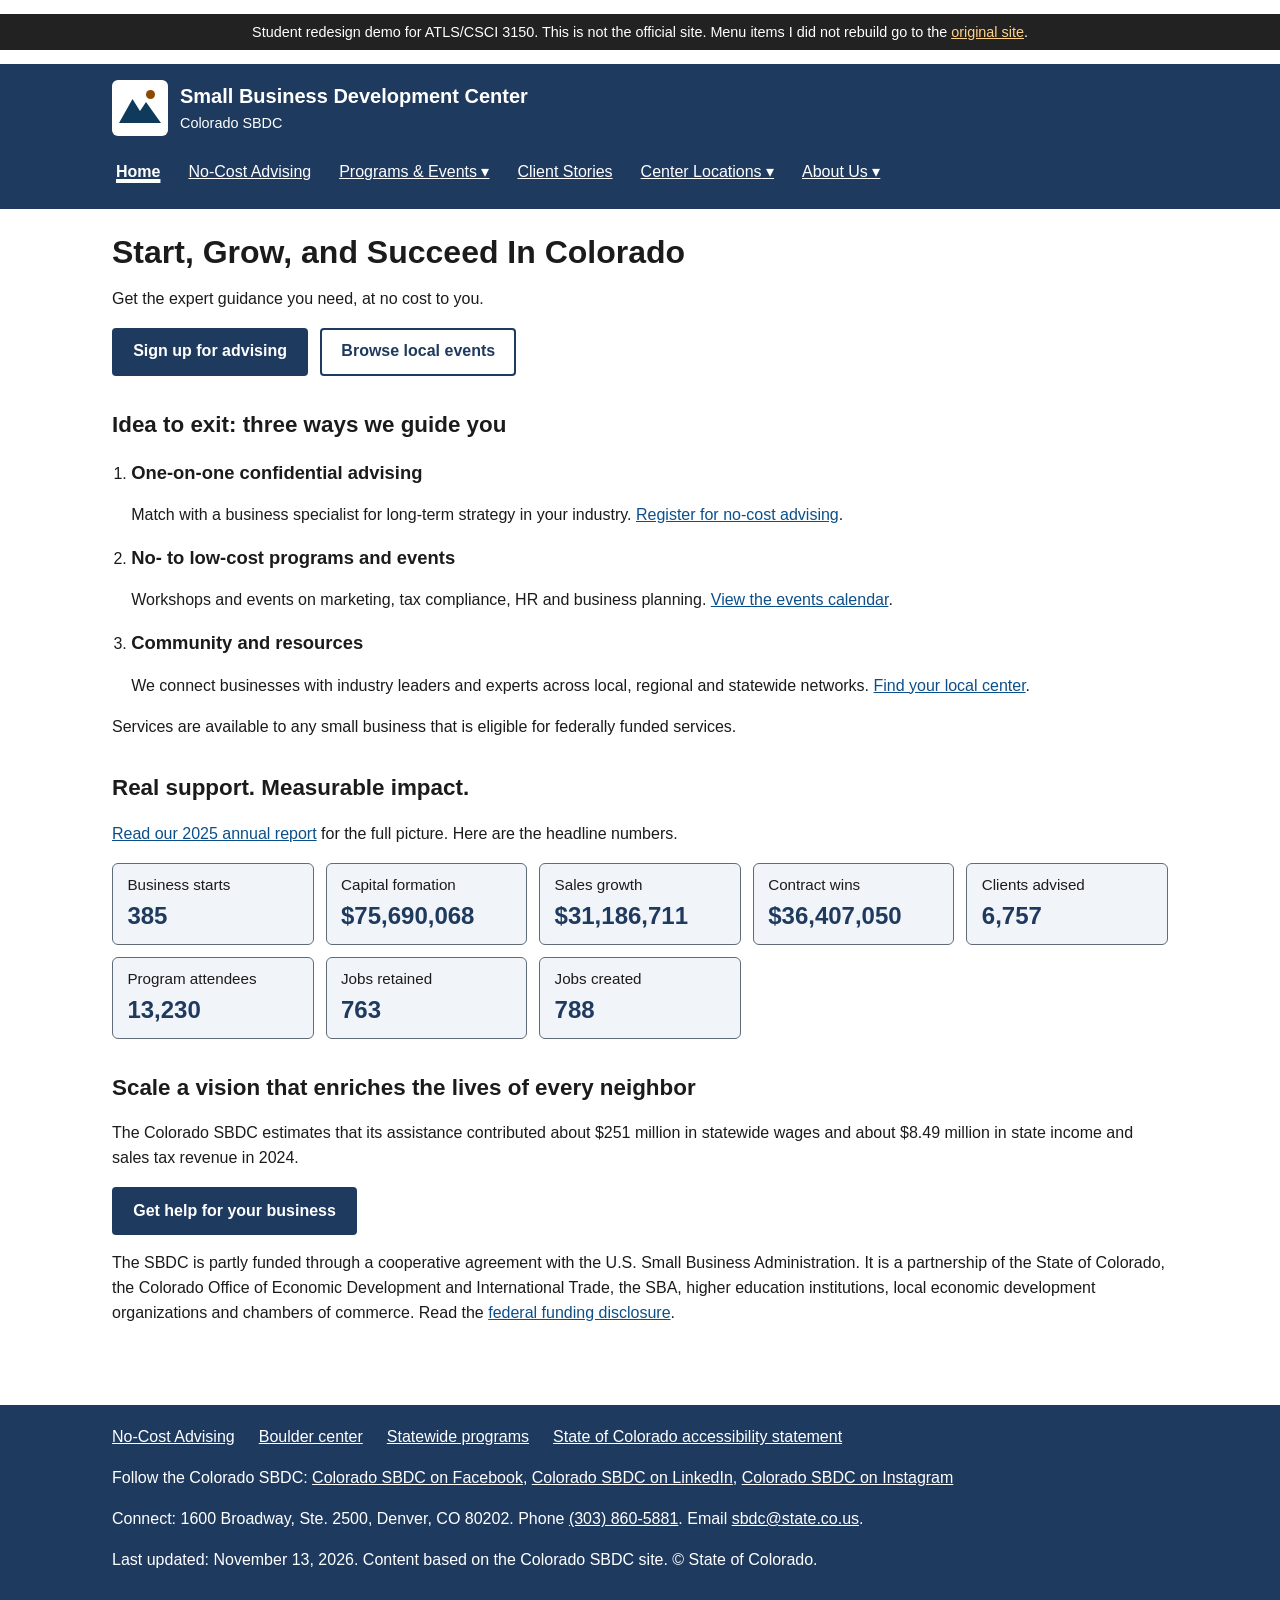
==== index.html @ 0792fd45 "Add redesigned home page This is a complete redesign of the Colorado SBDC home page, including navig" ====
<!DOCTYPE html>
<html lang="en">
<head>
  <meta charset="utf-8">
  <meta name="viewport" content="width=device-width, initial-scale=1">
  <title>Home | Small Business Development Center (redesign demo)</title>
  <meta name="description" content="Student accessibility redesign of the Colorado SBDC home page: free business advising, programs and local centers.">
  <link rel="stylesheet" href="style.css">
</head>
<body>
  <a class="skip-link" href="#main-content">Skip to main content</a>
  <p class="demo-banner">Student redesign demo for ATLS/CSCI 3150. This is not the official site. Menu items I did not rebuild go to the <a href="https://sbdc.colorado.gov/">original site</a>.</p>
  <header class="site-header">
    <div class="wrap">
      <a class="brand" href="index.html"><img src="logo.svg" alt=""><span>Small Business Development Center<small>Colorado SBDC</small></span></a>
      <nav class="main-nav" aria-label="Main"><ul class="menu"><li><a href="index.html" aria-current="page">Home</a></li><li><a href="advising.html">No-Cost Advising</a></li><li><button type="button" class="toggle" aria-expanded="false" aria-controls="sm-programs">Programs &amp; Events<span class="visually-hidden"> submenu</span></button><ul class="submenu" id="sm-programs" hidden><li><a href="https://sbdc.colorado.gov/">Calendar</a></li><li><a href="https://sbdc.colorado.gov/">Business Recovery &amp; Resiliency Guide</a></li><li><a href="https://sbdc.colorado.gov/">Child Care</a></li><li><a href="https://sbdc.colorado.gov/">Funding Readiness</a></li><li><a href="https://sbdc.colorado.gov/">Leading Edge for Startups</a></li><li><a href="https://sbdc.colorado.gov/">TechSource</a></li></ul></li><li><a href="https://sbdc.colorado.gov/">Client Stories</a></li><li><button type="button" class="toggle" aria-expanded="false" aria-controls="sm-centers">Center Locations<span class="visually-hidden"> submenu</span></button><ul class="submenu" id="sm-centers" hidden><li><a href="boulder.html">Boulder</a></li><li><a href="https://sbdc.colorado.gov/">Other Colorado centers (original site)</a></li></ul></li><li><button type="button" class="toggle" aria-expanded="false" aria-controls="sm-about">About Us<span class="visually-hidden"> submenu</span></button><ul class="submenu" id="sm-about" hidden><li><a href="https://sbdc.colorado.gov/">Our Impact</a></li><li><a href="boulder.html#team">Our Team</a></li><li><a href="https://sbdc.colorado.gov/">Accessibility Statement</a></li><li><a href="https://sbdc.colorado.gov/">Federal Funding Disclosure</a></li></ul></li></ul></nav>
    </div>
  </header>
  <main id="main-content" class="wrap" tabindex="-1">
    <h1>Start, Grow, and Succeed In Colorado</h1>
    <p>Get the expert guidance you need, at no cost to you.</p>
    <div class="hero-actions">
      <a class="button" href="advising.html">Sign up for advising</a>
      <a class="button secondary" href="https://sbdc.colorado.gov/">Browse local events</a>
    </div>

    <h2>Idea to exit: three ways we guide you</h2>
    <ol class="steps">
      <li><h3>One-on-one confidential advising</h3><p>Match with a business specialist for long-term strategy in your industry. <a href="advising.html">Register for no-cost advising</a>.</p></li>
      <li><h3>No- to low-cost programs and events</h3><p>Workshops and events on marketing, tax compliance, HR and business planning. <a href="https://sbdc.colorado.gov/">View the events calendar</a>.</p></li>
      <li><h3>Community and resources</h3><p>We connect businesses with industry leaders and experts across local, regional and statewide networks. <a href="boulder.html">Find your local center</a>.</p></li>
    </ol>
    <p>Services are available to any small business that is eligible for federally funded services.</p>

    <h2>Real support. Measurable impact.</h2>
    <p><a href="https://sbdc.colorado.gov/">Read our 2025 annual report</a> for the full picture. Here are the headline numbers.</p>
    <dl class="stats">
      <div><dt>Business starts</dt><dd>385</dd></div>
      <div><dt>Capital formation</dt><dd>$75,690,068</dd></div>
      <div><dt>Sales growth</dt><dd>$31,186,711</dd></div>
      <div><dt>Contract wins</dt><dd>$36,407,050</dd></div>
      <div><dt>Clients advised</dt><dd>6,757</dd></div>
      <div><dt>Program attendees</dt><dd>13,230</dd></div>
      <div><dt>Jobs retained</dt><dd>763</dd></div>
      <div><dt>Jobs created</dt><dd>788</dd></div>
    </dl>

    <h2>Scale a vision that enriches the lives of every neighbor</h2>
    <p>The Colorado SBDC estimates that its assistance contributed about $251 million in statewide wages and about $8.49 million in state income and sales tax revenue in 2024.</p>
    <p><a class="button" href="advising.html">Get help for your business</a></p>
    <p>The SBDC is partly funded through a cooperative agreement with the U.S. Small Business Administration. It is a partnership of the State of Colorado, the Colorado Office of Economic Development and International Trade, the SBA, higher education institutions, local economic development organizations and chambers of commerce. Read the <a href="https://sbdc.colorado.gov/">federal funding disclosure</a>.</p>
  </main>

  <footer class="site-footer">
    <div class="wrap">
      <h2 class="visually-hidden">Site information</h2>
      <nav aria-label="Footer"><ul>
        <li><a href="advising.html">No-Cost Advising</a></li>
        <li><a href="boulder.html">Boulder center</a></li>
        <li><a href="https://sbdc.colorado.gov/">Statewide programs</a></li>
        <li><a href="https://sbdc.colorado.gov/">State of Colorado accessibility statement</a></li>
      </ul></nav>
      <p>Follow the Colorado SBDC: <a href="https://www.facebook.com/">Colorado SBDC on Facebook</a>, <a href="https://www.linkedin.com/">Colorado SBDC on LinkedIn</a>, <a href="https://www.instagram.com/">Colorado SBDC on Instagram</a></p>
      <p>Connect: 1600 Broadway, Ste. 2500, Denver, CO 80202. Phone <a href="tel:+13038605881">(303) 860-5881</a>. Email <a href="mailto:sbdc@state.co.us">sbdc@state.co.us</a>.</p>
      <p>Last updated: <time datetime="2026-11-13">November 13, 2026</time>. Content based on the Colorado SBDC site. &copy; State of Colorado.</p>
    </div>
  </footer>
  <script>
  (function () {
    var toggles = document.querySelectorAll('.menu .toggle');
    function closeAll(except) {
      toggles.forEach(function (t) {
        if (t !== except) { t.setAttribute('aria-expanded', 'false'); document.getElementById(t.getAttribute('aria-controls')).hidden = true; }
      });
    }
    toggles.forEach(function (t) {
      t.addEventListener('click', function () {
        var open = t.getAttribute('aria-expanded') === 'true';
        closeAll(t);
        t.setAttribute('aria-expanded', open ? 'false' : 'true');
        document.getElementById(t.getAttribute('aria-controls')).hidden = open;
      });
    });
    document.addEventListener('keydown', function (e) {
      if (e.key === 'Escape') {
        var openT = document.querySelector('.menu .toggle[aria-expanded="true"]');
        if (openT) { closeAll(null); openT.focus(); }
      }
    });
    document.addEventListener('click', function (e) { if (!e.target.closest('.menu')) closeAll(null); });
  })();
  </script>
</body>
</html>
---- style.css ----
/* BCN redesign - student project (ATLS/CSCI 3150). Not the official BCN site. */
:root {
  --text: #1b1b1b;
  --bg: #ffffff;
  --band: #f1f5f9;
  --brand: #1f3a5f;      /* header, footer, buttons: white text on it */
  --link: #0b4f8a;
  --link-visited: #5b2a86;
  --focus: #8a4b00;
  --border: #5f6b76;
}
* { box-sizing: border-box; }
html { font-size: 100%; }
body {
  margin: 0;
  font-family: Arial, Helvetica, sans-serif;
  line-height: 1.55;
  color: var(--text);
  background: var(--bg);
}
a { color: var(--link); text-decoration: underline; }
a:visited { color: var(--link-visited); }
a:hover { text-decoration-thickness: 3px; }
a:focus-visible, button:focus-visible, input:focus-visible,
select:focus-visible, textarea:focus-visible, summary:focus-visible {
  outline: 3px solid var(--focus);
  outline-offset: 3px;
}

/* Component 6: skip link */
.skip-link {
  position: absolute; left: 0.5rem; top: -4rem;
  background: #fff; color: var(--text);
  padding: 0.6rem 1rem; border: 3px solid var(--focus); z-index: 10;
}
.skip-link:focus { top: 0.5rem; }

.site-header { background: var(--brand); color: #fff; }
.site-header .wrap { display: flex; flex-wrap: wrap; gap: 1rem; align-items: center; justify-content: space-between; padding: 1rem; }
.site-header a { color: #fff; }
.brand { display: flex; align-items: center; gap: 0.75rem; text-decoration: none; }
.brand img { width: 56px; height: 56px; background: #fff; border-radius: 6px; padding: 4px; }
.brand span { font-size: 1.25rem; font-weight: bold; }
.brand small { display: block; font-weight: normal; font-size: 0.9rem; }
.main-nav ul { list-style: none; display: flex; flex-wrap: wrap; gap: 0.25rem 1.25rem; margin: 0; padding: 0; }
.main-nav a { display: inline-block; padding: 0.5rem 0.25rem; }
.main-nav a[aria-current="page"] { font-weight: bold; text-decoration-thickness: 4px; }
.site-header a:focus-visible { outline-color: #ffd28a; }

.wrap { max-width: 68rem; margin: 0 auto; padding: 0 1rem; }
main.wrap { padding-top: 1.5rem; padding-bottom: 2rem; }

.notice {
  border-left: 8px solid var(--focus);
  background: #fff6e8;
  padding: 0.75rem 1rem;
  margin: 0 0 1.5rem;
}
.notice h2 { margin: 0 0 0.25rem; font-size: 1.1rem; }
.notice p { margin: 0; }

h1 { font-size: 2rem; line-height: 1.2; margin: 0 0 0.5rem; }
h2 { font-size: 1.4rem; margin: 2rem 0 0.5rem; }
h3 { font-size: 1.15rem; margin: 1.25rem 0 0.4rem; }

.search-box { display: flex; flex-wrap: wrap; gap: 0.5rem; align-items: end; margin: 1rem 0 1.5rem; }
.search-box label { display: block; font-weight: bold; }
.search-box input[type="search"] { padding: 0.5rem; font-size: 1rem; min-width: 16rem; border: 2px solid var(--border); }
button, .button {
  background: var(--brand); color: #fff; border: 2px solid var(--brand);
  padding: 0.55rem 1.1rem; font-size: 1rem; border-radius: 4px; cursor: pointer;
}

/* Component 3: grouped category lists */
.category-grid { display: grid; grid-template-columns: repeat(auto-fit, minmax(15rem, 1fr)); gap: 1rem; }
.category-grid section { background: var(--band); border: 1px solid var(--border); border-radius: 6px; padding: 0.25rem 1rem 1rem; }
.category-grid h3 { margin-top: 0.75rem; }
.category-grid ul { margin: 0; padding-left: 1.2rem; }
.category-grid li { margin: 0.2rem 0; }

.sponsors ul { list-style: none; padding: 0; display: flex; flex-wrap: wrap; gap: 1rem 2rem; align-items: center; }

/* Volunteer page */
.toc { background: var(--band); border: 1px solid var(--border); padding: 0.5rem 1rem 1rem; border-radius: 6px; }
.toc ol { columns: 2 16rem; margin: 0; padding-left: 1.3rem; }
.back-to-top { margin: 1rem 0 0; }
section[id] { scroll-margin-top: 1rem; }
main:focus { outline: none; }

/* Component 7: form */
form.contact { max-width: 36rem; }
.field { margin: 0 0 1.1rem; }
.field label { display: block; font-weight: bold; margin-bottom: 0.25rem; }
.field .hint { display: block; font-size: 0.95rem; color: #3d4852; margin-bottom: 0.25rem; }
.field input, .field select, .field textarea {
  width: 100%; padding: 0.55rem; font-size: 1rem; font-family: inherit;
  border: 2px solid var(--border); border-radius: 4px; background: #fff; color: var(--text);
}
.req { color: #9b1c1c; font-weight: bold; }
.error-msg { color: #9b1c1c; font-weight: bold; margin: 0.25rem 0 0; min-height: 1.55em; visibility: hidden; }
.field.invalid .error-msg { visibility: visible; }
.field.invalid input, .field.invalid textarea, .field.invalid select { border-color: #9b1c1c; }
#form-status { margin: 1rem 0 1.25rem; padding: 0.75rem 1rem; border-left: 8px solid #1d6b33; background: #eef8f0; display: none; }
#form-status.show { display: block; }

.site-footer { background: var(--brand); color: #fff; margin-top: 2rem; }
.site-footer .wrap { padding: 1.25rem 1rem; }
.site-footer a { color: #fff; }
.site-footer a:focus-visible { outline-color: #ffd28a; }
.site-footer ul { list-style: none; display: flex; flex-wrap: wrap; gap: 0.25rem 1.5rem; padding: 0; margin: 0 0 0.75rem; }
.demo-banner { background: #222; color: #fff; text-align: center; padding: 0.4rem 1rem; font-size: 0.9rem; }
.demo-banner a { color: #ffd28a; }

@media (prefers-reduced-motion: reduce) { * { scroll-behavior: auto !important; } }
@media (max-width: 40rem) { h1 { font-size: 1.6rem; } .search-box input[type="search"] { min-width: 0; width: 100%; } }

.visually-hidden { position: absolute; width: 1px; height: 1px; overflow: hidden; clip: rect(0 0 0 0); white-space: nowrap; }

/* ---- SBDC redesign additions ---- */
.hero-actions { display: flex; flex-wrap: wrap; gap: 0.75rem; margin: 1rem 0 1.5rem; }
.button { display: inline-block; text-decoration: none; background: var(--brand); color: #fff; border: 2px solid var(--brand); padding: 0.6rem 1.2rem; border-radius: 4px; font-weight: bold; }
.button:visited { color: #fff; }
.button.secondary { background: #fff; color: var(--brand); }
.button.secondary:visited { color: var(--brand); }
.button:hover { text-decoration: underline; }
.menu { list-style: none; display: flex; flex-wrap: wrap; gap: 0.25rem 1rem; margin: 0; padding: 0; align-items: center; }
.menu > li { position: relative; }
.menu button.toggle { background: transparent; color: #fff; border: 0; padding: 0.5rem 0.25rem; font: inherit; text-decoration: underline; cursor: pointer; }
.menu button.toggle::after { content: " \25BE"; }
.menu button.toggle[aria-expanded="true"]::after { content: " \25B4"; }
.menu .submenu { list-style: none; margin: 0; padding: 0.5rem 0; background: #fff; border: 2px solid var(--brand); position: absolute; z-index: 5; min-width: 16rem; left: 0; }
.menu .submenu[hidden] { display: none; }
.menu .submenu a { color: var(--link); display: block; padding: 0.4rem 1rem; }
.menu .submenu a:focus-visible { outline-color: var(--focus); }
.card-row { display: grid; grid-template-columns: repeat(auto-fit, minmax(14rem, 1fr)); gap: 1rem; }
.card { background: var(--band); border: 1px solid var(--border); border-radius: 6px; padding: 0.25rem 1rem 1rem; }
.card h3 { margin-top: 0.75rem; }
.stats { display: grid; grid-template-columns: repeat(auto-fit, minmax(11rem, 1fr)); gap: 0.75rem; margin: 0; }
.stats div { background: var(--band); border: 1px solid var(--border); border-radius: 6px; padding: 0.6rem 0.9rem; }
.stats dt { font-size: 0.95rem; }
.stats dd { margin: 0; font-size: 1.5rem; font-weight: bold; color: var(--brand); }
.team { list-style: none; padding: 0; display: grid; grid-template-columns: repeat(auto-fit, minmax(15rem, 1fr)); gap: 0.75rem; }
.team li { border: 1px solid var(--border); border-radius: 6px; padding: 0.5rem 0.9rem; }
.team h3 { margin: 0; font-size: 1.05rem; }
.team p { margin: 0.1rem 0 0; }
.steps { padding-left: 1.2rem; }
.steps h3 { margin-top: 0.75rem; }
.field.check label { display: flex; gap: 0.6rem; align-items: flex-start; font-weight: normal; }
.field.check input { width: auto; margin-top: 0.3rem; }
address { font-style: normal; }
@media (max-width: 40rem) { .menu .submenu { position: static; border-width: 0 0 0 4px; } }
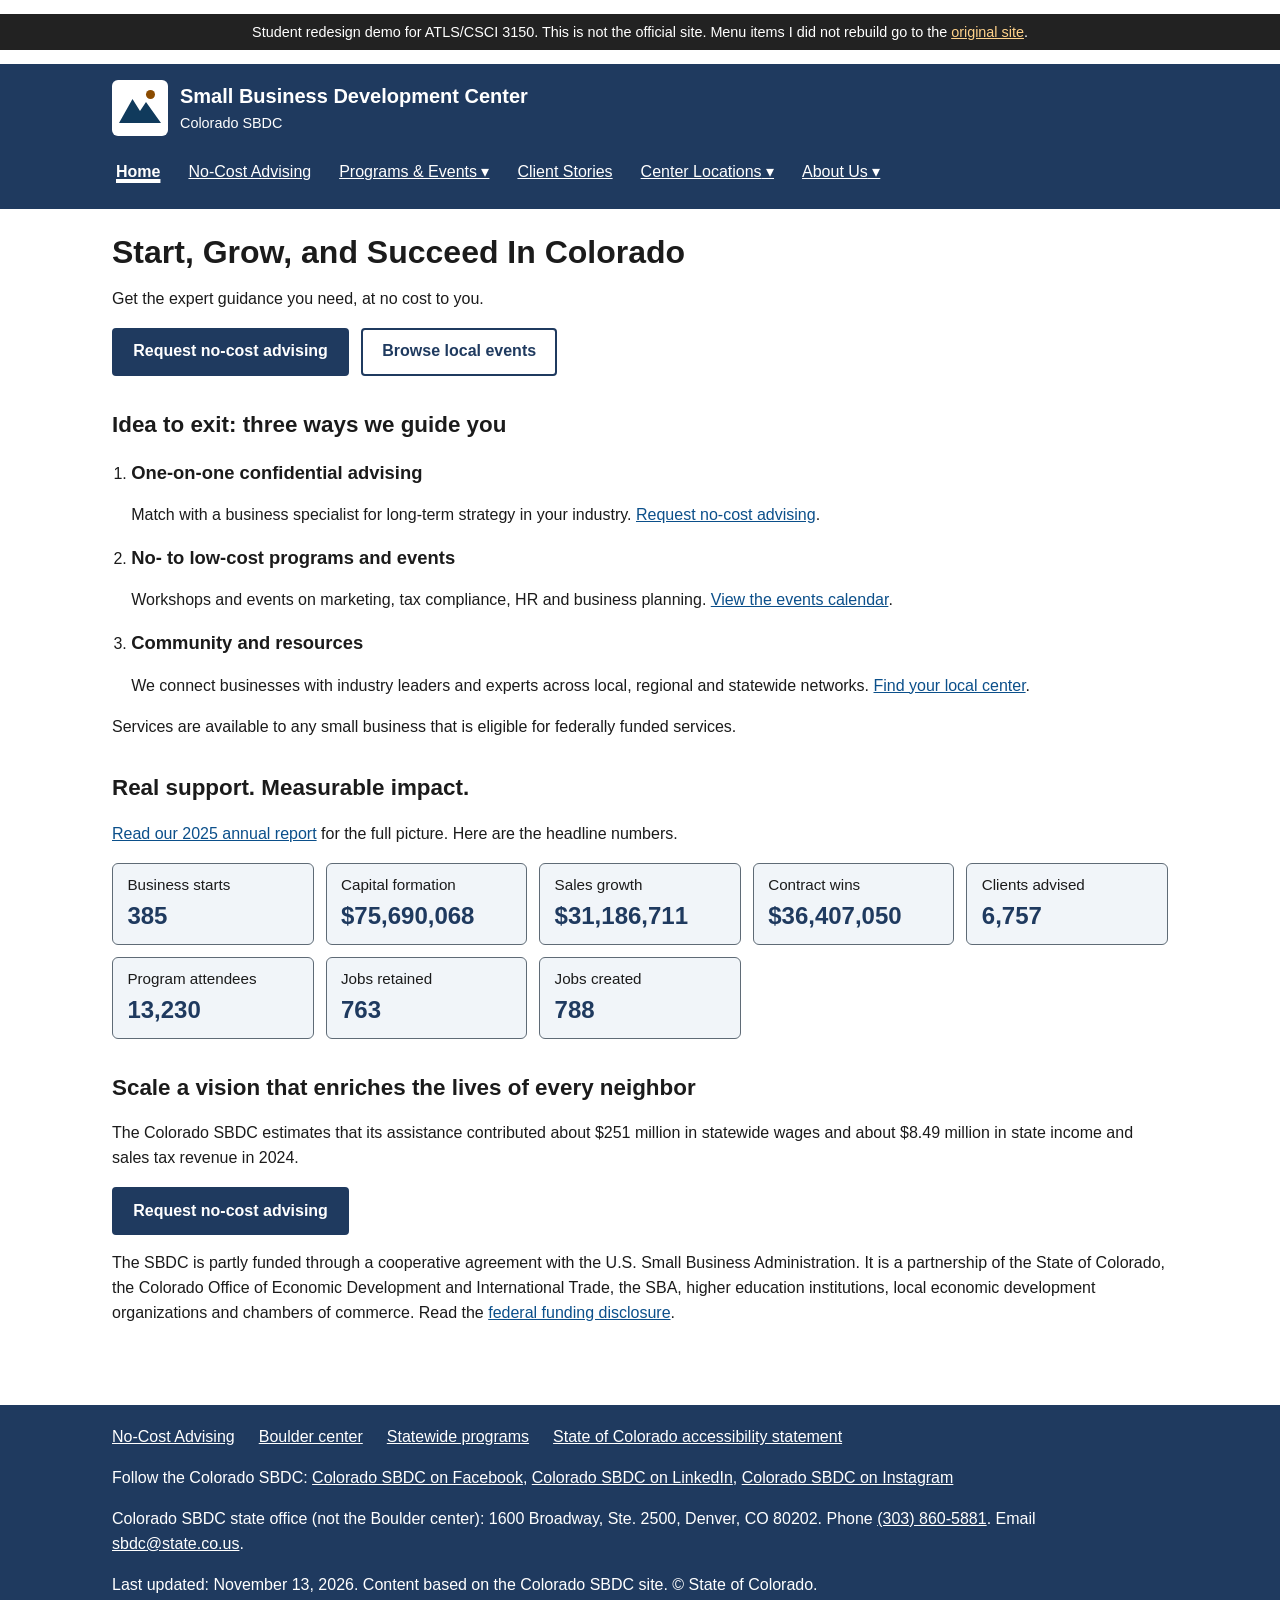
==== commit 7840fc63: "Final version: one name for advising, label state office" ====
--- a/index.html
+++ b/index.html
@@ -20,13 +20,13 @@
     <h1>Start, Grow, and Succeed In Colorado</h1>
     <p>Get the expert guidance you need, at no cost to you.</p>
     <div class="hero-actions">
-      <a class="button" href="advising.html">Sign up for advising</a>
+      <a class="button" href="advising.html">Request no-cost advising</a>
       <a class="button secondary" href="https://sbdc.colorado.gov/">Browse local events</a>
     </div>
 
     <h2>Idea to exit: three ways we guide you</h2>
     <ol class="steps">
-      <li><h3>One-on-one confidential advising</h3><p>Match with a business specialist for long-term strategy in your industry. <a href="advising.html">Register for no-cost advising</a>.</p></li>
+      <li><h3>One-on-one confidential advising</h3><p>Match with a business specialist for long-term strategy in your industry. <a href="advising.html">Request no-cost advising</a>.</p></li>
       <li><h3>No- to low-cost programs and events</h3><p>Workshops and events on marketing, tax compliance, HR and business planning. <a href="https://sbdc.colorado.gov/">View the events calendar</a>.</p></li>
       <li><h3>Community and resources</h3><p>We connect businesses with industry leaders and experts across local, regional and statewide networks. <a href="boulder.html">Find your local center</a>.</p></li>
     </ol>
@@ -47,7 +47,7 @@
 
     <h2>Scale a vision that enriches the lives of every neighbor</h2>
     <p>The Colorado SBDC estimates that its assistance contributed about $251 million in statewide wages and about $8.49 million in state income and sales tax revenue in 2024.</p>
-    <p><a class="button" href="advising.html">Get help for your business</a></p>
+    <p><a class="button" href="advising.html">Request no-cost advising</a></p>
     <p>The SBDC is partly funded through a cooperative agreement with the U.S. Small Business Administration. It is a partnership of the State of Colorado, the Colorado Office of Economic Development and International Trade, the SBA, higher education institutions, local economic development organizations and chambers of commerce. Read the <a href="https://sbdc.colorado.gov/">federal funding disclosure</a>.</p>
   </main>
 
@@ -61,7 +61,7 @@
         <li><a href="https://sbdc.colorado.gov/">State of Colorado accessibility statement</a></li>
       </ul></nav>
       <p>Follow the Colorado SBDC: <a href="https://www.facebook.com/">Colorado SBDC on Facebook</a>, <a href="https://www.linkedin.com/">Colorado SBDC on LinkedIn</a>, <a href="https://www.instagram.com/">Colorado SBDC on Instagram</a></p>
-      <p>Connect: 1600 Broadway, Ste. 2500, Denver, CO 80202. Phone <a href="tel:+13038605881">(303) 860-5881</a>. Email <a href="mailto:sbdc@state.co.us">sbdc@state.co.us</a>.</p>
+      <p>Colorado SBDC state office (not the Boulder center): 1600 Broadway, Ste. 2500, Denver, CO 80202. Phone <a href="tel:+13038605881">(303) 860-5881</a>. Email <a href="mailto:sbdc@state.co.us">sbdc@state.co.us</a>.</p>
       <p>Last updated: <time datetime="2026-11-13">November 13, 2026</time>. Content based on the Colorado SBDC site. &copy; State of Colorado.</p>
     </div>
   </footer>
